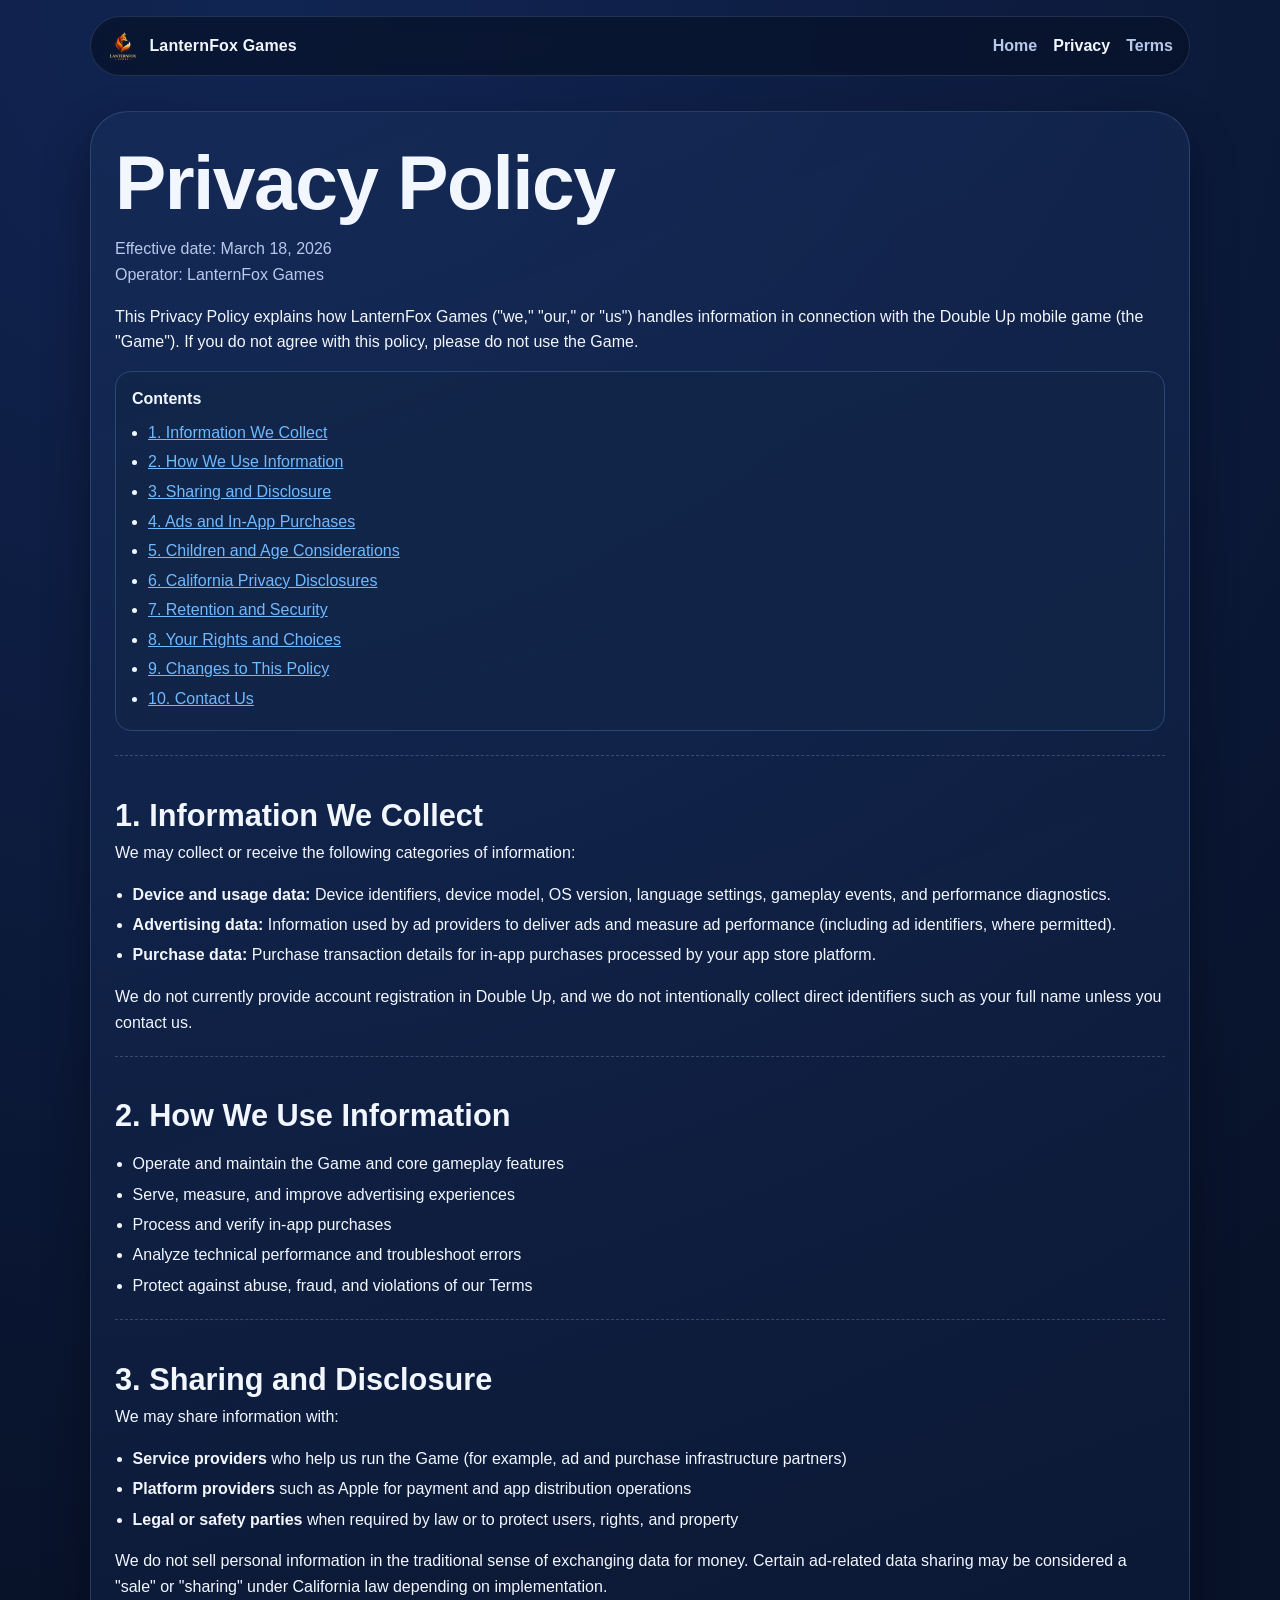
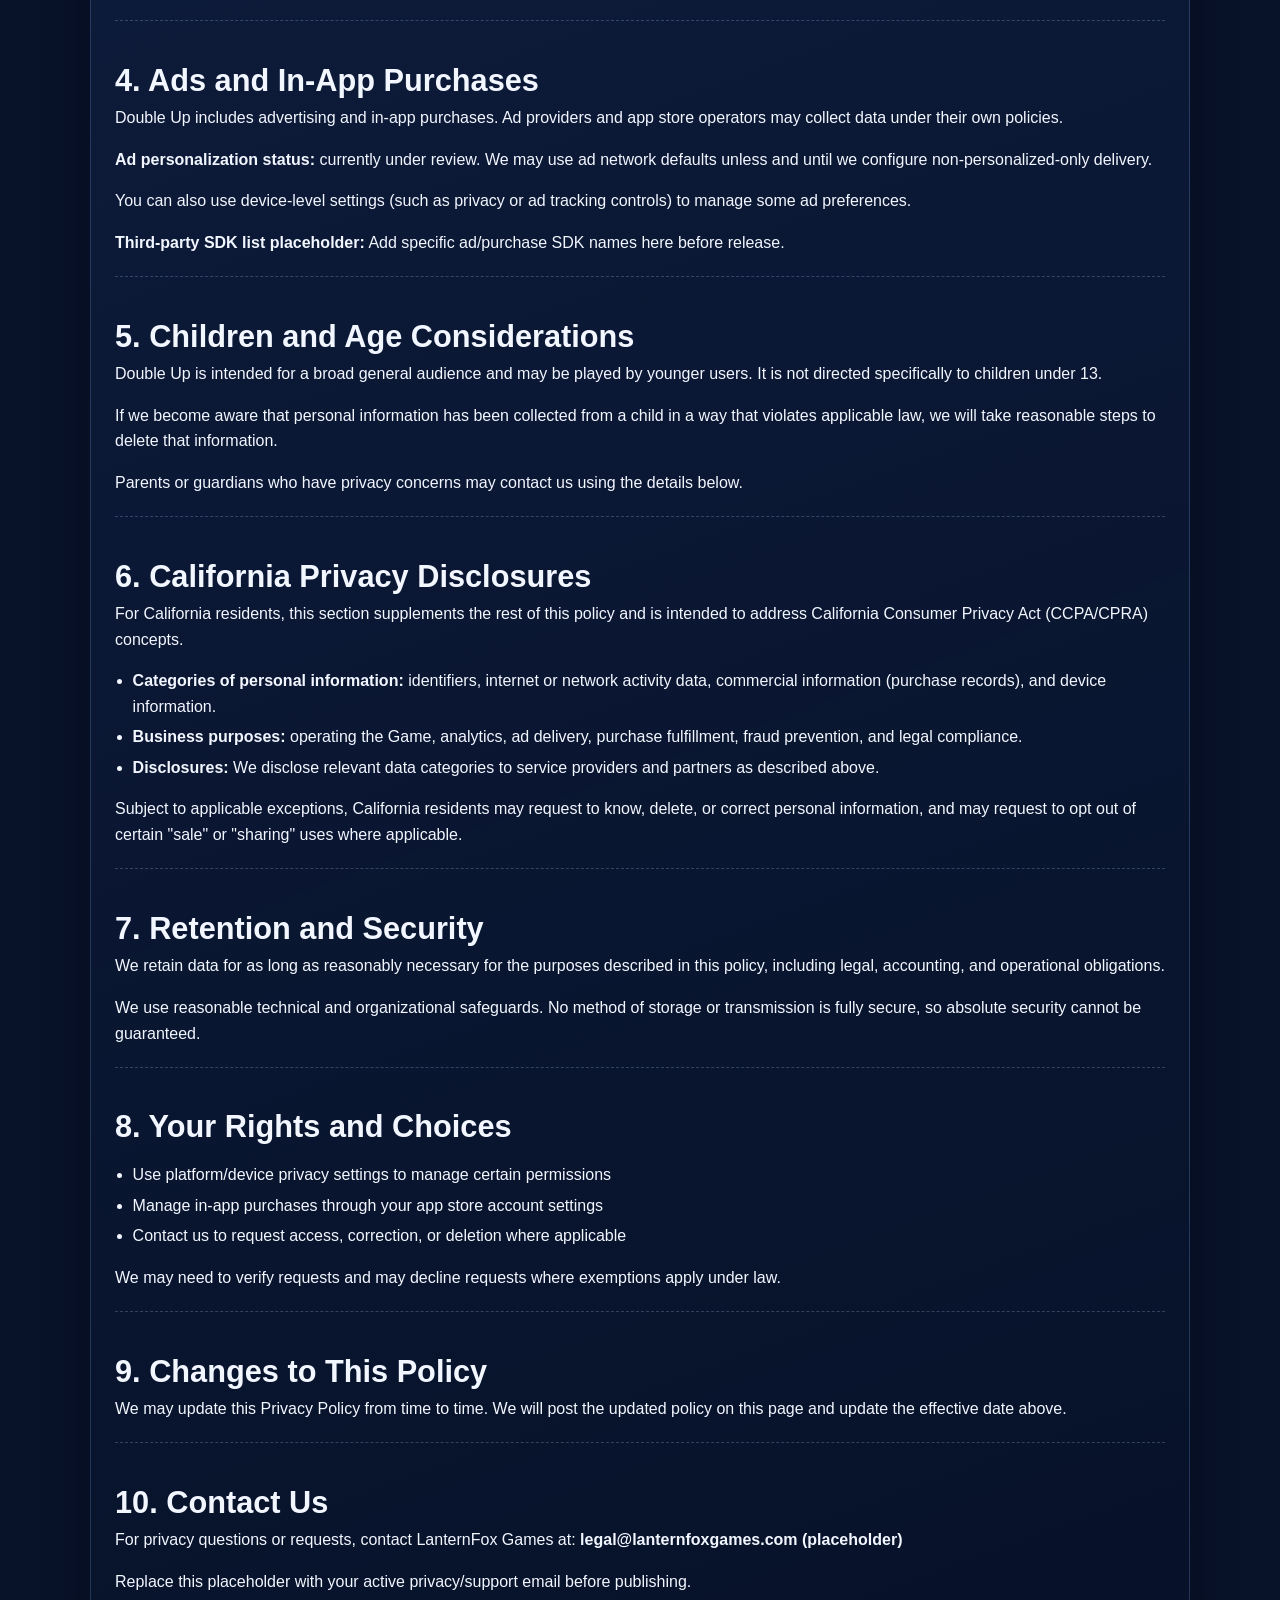
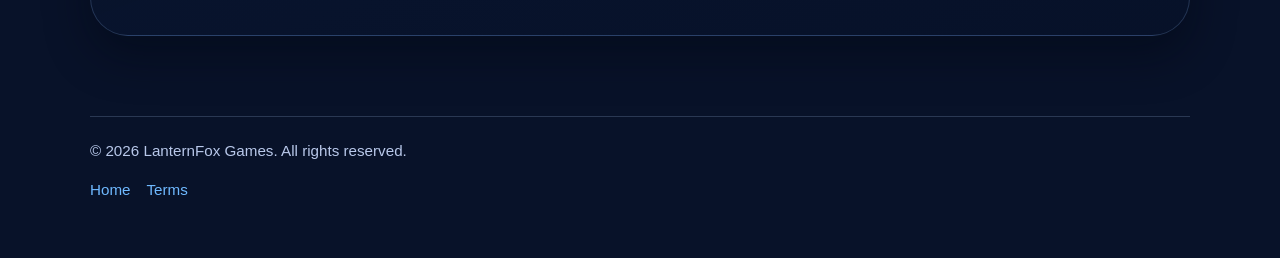
==== privacy.html @ 2ac15f98 "first commit" ====
<!doctype html>
<html lang="en">
  <head>
    <meta charset="UTF-8" />
    <meta name="viewport" content="width=device-width, initial-scale=1.0" />
    <meta
      name="description"
      content="Privacy Policy for Double Up by LanternFox Games."
    />
    <title>Privacy Policy | LanternFox Games</title>
    <link rel="stylesheet" href="styles.css" />
  </head>
  <body class="page page-legal">
    <a class="skip-link" href="#main-content">Skip to content</a>

    <header class="site-header">
      <nav class="site-nav" aria-label="Primary">
        <a class="brand" href="index.html" aria-label="LanternFox Games home">
          <img src="images/lfgLogo.png" alt="LanternFox Games logo" />
          <span>LanternFox Games</span>
        </a>
        <div class="nav-links">
          <a href="index.html">Home</a>
          <a href="privacy.html">Privacy</a>
          <a href="terms.html">Terms</a>
        </div>
      </nav>
    </header>

    <main id="main-content" class="legal-main">
      <article class="legal-panel glow-panel">
        <h1>Privacy Policy</h1>
        <p class="legal-meta">
          Effective date: March 18, 2026<br />
          Operator: LanternFox Games
        </p>
        <p>
          This Privacy Policy explains how LanternFox Games ("we," "our," or "us") handles
          information in connection with the Double Up mobile game (the "Game"). If you do
          not agree with this policy, please do not use the Game.
        </p>

        <nav class="legal-toc" aria-label="Privacy Policy table of contents">
          <strong>Contents</strong>
          <ul>
            <li><a href="#information-we-collect">1. Information We Collect</a></li>
            <li><a href="#how-we-use-data">2. How We Use Information</a></li>
            <li><a href="#sharing-disclosure">3. Sharing and Disclosure</a></li>
            <li><a href="#ads-iap">4. Ads and In-App Purchases</a></li>
            <li><a href="#children">5. Children and Age Considerations</a></li>
            <li><a href="#california">6. California Privacy Disclosures</a></li>
            <li><a href="#retention-security">7. Retention and Security</a></li>
            <li><a href="#rights-choices">8. Your Rights and Choices</a></li>
            <li><a href="#changes">9. Changes to This Policy</a></li>
            <li><a href="#contact">10. Contact Us</a></li>
          </ul>
        </nav>

        <section id="information-we-collect" class="legal-section">
          <h2>1. Information We Collect</h2>
          <p>We may collect or receive the following categories of information:</p>
          <ul>
            <li>
              <strong>Device and usage data:</strong> Device identifiers, device model, OS
              version, language settings, gameplay events, and performance diagnostics.
            </li>
            <li>
              <strong>Advertising data:</strong> Information used by ad providers to deliver
              ads and measure ad performance (including ad identifiers, where permitted).
            </li>
            <li>
              <strong>Purchase data:</strong> Purchase transaction details for in-app
              purchases processed by your app store platform.
            </li>
          </ul>
          <p>
            We do not currently provide account registration in Double Up, and we do not
            intentionally collect direct identifiers such as your full name unless you
            contact us.
          </p>
        </section>

        <section id="how-we-use-data" class="legal-section">
          <h2>2. How We Use Information</h2>
          <ul>
            <li>Operate and maintain the Game and core gameplay features</li>
            <li>Serve, measure, and improve advertising experiences</li>
            <li>Process and verify in-app purchases</li>
            <li>Analyze technical performance and troubleshoot errors</li>
            <li>Protect against abuse, fraud, and violations of our Terms</li>
          </ul>
        </section>

        <section id="sharing-disclosure" class="legal-section">
          <h2>3. Sharing and Disclosure</h2>
          <p>We may share information with:</p>
          <ul>
            <li>
              <strong>Service providers</strong> who help us run the Game (for example, ad
              and purchase infrastructure partners)
            </li>
            <li>
              <strong>Platform providers</strong> such as Apple for payment and app
              distribution operations
            </li>
            <li>
              <strong>Legal or safety parties</strong> when required by law or to protect
              users, rights, and property
            </li>
          </ul>
          <p>
            We do not sell personal information in the traditional sense of exchanging data
            for money. Certain ad-related data sharing may be considered a "sale" or
            "sharing" under California law depending on implementation.
          </p>
        </section>

        <section id="ads-iap" class="legal-section">
          <h2>4. Ads and In-App Purchases</h2>
          <p>
            Double Up includes advertising and in-app purchases. Ad providers and app store
            operators may collect data under their own policies.
          </p>
          <p>
            <strong>Ad personalization status:</strong> currently under review. We may use ad
            network defaults unless and until we configure non-personalized-only delivery.
          </p>
          <p>
            You can also use device-level settings (such as privacy or ad tracking controls)
            to manage some ad preferences.
          </p>
          <p>
            <strong>Third-party SDK list placeholder:</strong> Add specific ad/purchase SDK
            names here before release.
          </p>
        </section>

        <section id="children" class="legal-section">
          <h2>5. Children and Age Considerations</h2>
          <p>
            Double Up is intended for a broad general audience and may be played by younger
            users. It is not directed specifically to children under 13.
          </p>
          <p>
            If we become aware that personal information has been collected from a child in a
            way that violates applicable law, we will take reasonable steps to delete that
            information.
          </p>
          <p>
            Parents or guardians who have privacy concerns may contact us using the details
            below.
          </p>
        </section>

        <section id="california" class="legal-section">
          <h2>6. California Privacy Disclosures</h2>
          <p>
            For California residents, this section supplements the rest of this policy and is
            intended to address California Consumer Privacy Act (CCPA/CPRA) concepts.
          </p>
          <ul>
            <li>
              <strong>Categories of personal information:</strong> identifiers, internet or
              network activity data, commercial information (purchase records), and device
              information.
            </li>
            <li>
              <strong>Business purposes:</strong> operating the Game, analytics, ad delivery,
              purchase fulfillment, fraud prevention, and legal compliance.
            </li>
            <li>
              <strong>Disclosures:</strong> We disclose relevant data categories to service
              providers and partners as described above.
            </li>
          </ul>
          <p>
            Subject to applicable exceptions, California residents may request to know,
            delete, or correct personal information, and may request to opt out of certain
            "sale" or "sharing" uses where applicable.
          </p>
        </section>

        <section id="retention-security" class="legal-section">
          <h2>7. Retention and Security</h2>
          <p>
            We retain data for as long as reasonably necessary for the purposes described in
            this policy, including legal, accounting, and operational obligations.
          </p>
          <p>
            We use reasonable technical and organizational safeguards. No method of storage or
            transmission is fully secure, so absolute security cannot be guaranteed.
          </p>
        </section>

        <section id="rights-choices" class="legal-section">
          <h2>8. Your Rights and Choices</h2>
          <ul>
            <li>Use platform/device privacy settings to manage certain permissions</li>
            <li>Manage in-app purchases through your app store account settings</li>
            <li>Contact us to request access, correction, or deletion where applicable</li>
          </ul>
          <p>
            We may need to verify requests and may decline requests where exemptions apply
            under law.
          </p>
        </section>

        <section id="changes" class="legal-section">
          <h2>9. Changes to This Policy</h2>
          <p>
            We may update this Privacy Policy from time to time. We will post the updated
            policy on this page and update the effective date above.
          </p>
        </section>

        <section id="contact" class="legal-section">
          <h2>10. Contact Us</h2>
          <p>
            For privacy questions or requests, contact LanternFox Games at:
            <strong>legal@lanternfoxgames.com (placeholder)</strong>
          </p>
          <p>
            Replace this placeholder with your active privacy/support email before publishing.
          </p>
        </section>
      </article>
    </main>

    <footer class="site-footer">
      <p>&copy; <span id="year"></span> LanternFox Games. All rights reserved.</p>
      <p class="footer-links">
        <a href="index.html">Home</a>
        <a href="terms.html">Terms</a>
      </p>
    </footer>

    <script src="script.js"></script>
  </body>
</html>
---- styles.css ----
:root {
  --bg-primary: #081229;
  --bg-panel: #0f1d3a;
  --bg-panel-soft: #13264a;
  --text-primary: #f2f6ff;
  --text-muted: #b8c8ea;
  --accent: #6fb9ff;
  --accent-strong: #5f87ff;
  --border: #2a4675;
  --shadow: 0 20px 45px rgba(2, 7, 18, 0.45);
}

*,
*::before,
*::after {
  box-sizing: border-box;
}

html,
body {
  margin: 0;
  padding: 0;
}

body {
  font-family: "Inter", "Segoe UI", Roboto, Helvetica, Arial, sans-serif;
  background: radial-gradient(circle at 20% 0%, #112553 0%, var(--bg-primary) 45%),
    var(--bg-primary);
  color: var(--text-primary);
  line-height: 1.6;
}

.skip-link {
  position: absolute;
  left: -999px;
  top: 0;
  background: #ffffff;
  color: #001535;
  padding: 0.5rem 1rem;
  border-radius: 0 0 0.5rem 0.5rem;
  z-index: 99;
}

.skip-link:focus {
  left: 1rem;
}

a {
  color: var(--accent);
}

a:hover {
  color: #9dccff;
}

.site-header,
main,
.site-footer {
  width: min(1100px, 92vw);
  margin-inline: auto;
}

.home-header {
  width: min(1100px, 92vw);
  margin: 0 auto;
  display: flex;
  justify-content: flex-end;
  padding-top: 1rem;
}

.home-floating-links {
  display: inline-flex;
  gap: 0.95rem;
  padding: 0.5rem 0.8rem;
  border-radius: 999px;
  background: rgba(8, 18, 41, 0.2);
  backdrop-filter: blur(6px);
  border: 1px solid rgba(170, 207, 255, 0.22);
}

.home-floating-links a {
  text-decoration: none;
  color: var(--text-muted);
  font-weight: 600;
}

.site-header {
  position: sticky;
  top: 0;
  z-index: 15;
  backdrop-filter: blur(8px);
}

.site-nav {
  margin-top: 1rem;
  display: flex;
  justify-content: space-between;
  align-items: center;
  padding: 0.8rem 1rem;
  border: 1px solid rgba(177, 210, 255, 0.15);
  background: rgba(8, 18, 41, 0.74);
  border-radius: 999px;
}

.brand {
  display: inline-flex;
  align-items: center;
  gap: 0.65rem;
  text-decoration: none;
  color: var(--text-primary);
  font-weight: 700;
  letter-spacing: 0.01em;
}

.brand img {
  width: 32px;
  height: 32px;
  border-radius: 8px;
  object-fit: cover;
}

.nav-links {
  display: inline-flex;
  gap: 1rem;
}

.nav-links a {
  text-decoration: none;
  color: var(--text-muted);
  font-weight: 600;
}

.nav-links a[aria-current="page"] {
  color: var(--text-primary);
}

main {
  padding-bottom: 2rem;
}

.page-home main {
  position: relative;
}

.logo-stage {
  min-height: 68vh;
  display: grid;
  place-items: center;
  text-align: center;
  align-content: center;
  position: relative;
  padding-top: 1.5rem;
}

.logo-stage::before {
  content: "";
  position: absolute;
  width: min(78vw, 760px);
  aspect-ratio: 1 / 1;
  border-radius: 50%;
  background: radial-gradient(circle, rgba(95, 135, 255, 0.34) 0%, rgba(6, 14, 34, 0) 66%);
  filter: blur(8px);
  pointer-events: none;
}

.center-brand {
  position: relative;
  display: inline-grid;
  place-items: center;
}

.center-brand img {
  width: min(75vw, 480px);
  height: auto;
  object-fit: contain;
  filter: drop-shadow(0 26px 52px rgba(10, 40, 110, 0.56));
}

.logo-tagline {
  margin: 0.35rem 0 0.2rem;
  font-size: clamp(1.3rem, 2.1vw, 1.8rem);
  font-weight: 800;
  letter-spacing: 0.02em;
}

.logo-subline {
  margin: 0;
  max-width: 600px;
  color: var(--text-muted);
}

.hero-section {
  margin-top: 0;
  padding: 1rem 0 2rem;
  display: grid;
  grid-template-columns: 1.2fr 0.8fr;
  gap: 2.4rem;
  align-items: center;
}

.eyebrow {
  text-transform: uppercase;
  letter-spacing: 0.13em;
  color: var(--text-muted);
  font-size: 0.78rem;
  font-weight: 700;
  margin-top: 0;
  margin-bottom: 0.45rem;
}

h1 {
  margin-block: 0.4rem 0.8rem;
  line-height: 1.06;
  font-size: clamp(2.3rem, 7vw, 4.8rem);
  letter-spacing: -0.02em;
}

h2 {
  line-height: 1.2;
  font-size: clamp(1.4rem, 2.4vw, 2rem);
  margin-bottom: 0.35rem;
}

h3 {
  margin-top: 0;
  margin-bottom: 0.45rem;
}

p {
  margin-top: 0;
}

.hero-actions {
  display: flex;
  flex-wrap: wrap;
  gap: 0.8rem;
  margin-top: 1.25rem;
}

.button {
  text-decoration: none;
  font-weight: 700;
  border-radius: 999px;
  padding: 0.65rem 1rem;
  border: 1px solid transparent;
  transition: transform 140ms ease, border-color 140ms ease;
}

.button:hover,
.button:focus-visible {
  transform: translateY(-1px);
}

.button-primary {
  background: linear-gradient(130deg, var(--accent), var(--accent-strong));
  color: #051127;
}

.button-ghost {
  border-color: #5b7fb6;
  color: var(--text-primary);
  background: rgba(20, 45, 90, 0.4);
}

.hero-art {
  align-self: center;
}

.tile-grid {
  display: grid;
  grid-template-columns: repeat(3, minmax(70px, 1fr));
  gap: 0.75rem;
}

.tile {
  display: grid;
  place-items: center;
  aspect-ratio: 1 / 1;
  border-radius: 20px;
  border: 1px solid #5f87ff69;
  background: linear-gradient(140deg, #1f3a74, #17305d);
  color: #e8f2ff;
  font-weight: 800;
  font-size: clamp(1.1rem, 2vw, 1.5rem);
  box-shadow: inset 0 0 0 1px rgba(167, 200, 255, 0.2);
}

.content-block {
  margin-top: 3rem;
}

.section-heading p {
  color: var(--text-muted);
}

.feature-ribbon {
  margin-top: 2.3rem;
  display: flex;
  flex-wrap: wrap;
  gap: 0.6rem;
  color: #d2e6ff;
}

.feature-ribbon p {
  margin: 0;
  padding: 0.45rem 0.8rem;
  border-radius: 999px;
  background: rgba(19, 38, 74, 0.78);
  border: 1px solid rgba(171, 204, 255, 0.22);
  font-size: 0.9rem;
}

.showcase {
  display: grid;
  grid-template-columns: 1.08fr 0.92fr;
  gap: 1.6rem;
  align-items: center;
}

.showcase-copy {
  max-width: 560px;
}

.platform-row {
  display: flex;
  flex-wrap: wrap;
  gap: 0.5rem;
  margin-top: 1.1rem;
}

.platform-row span {
  display: inline-block;
  border-radius: 999px;
  padding: 0.35rem 0.75rem;
  font-size: 0.84rem;
  font-weight: 700;
  background: rgba(20, 43, 86, 0.7);
  border: 1px solid rgba(156, 193, 255, 0.2);
}

.showcase-art {
  padding: 1.1rem;
  background: linear-gradient(160deg, rgba(17, 37, 72, 0.78), rgba(7, 18, 42, 0.38));
  border: 1px solid rgba(165, 196, 255, 0.24);
}

.showcase-grid {
  display: grid;
  grid-template-columns: repeat(3, minmax(0, 1fr));
  gap: 0.7rem;
}

.showcase-grid span {
  aspect-ratio: 1 / 1;
  display: grid;
  place-items: center;
  border-radius: 18px;
  font-weight: 800;
  color: #e6f2ff;
  border: 1px solid rgba(121, 164, 245, 0.5);
  background: linear-gradient(160deg, rgba(50, 93, 170, 0.5), rgba(26, 53, 107, 0.42));
}

.story-block {
  max-width: 760px;
}

.story-block h2 {
  font-size: clamp(1.9rem, 4.2vw, 3rem);
  margin-top: 0;
}

.snapshot-grid {
  display: grid;
  grid-template-columns: repeat(3, minmax(0, 1fr));
  gap: 1.2rem;
}

.snapshot-grid article {
  padding: 1rem 0.2rem;
  border-top: 1px dashed rgba(173, 204, 255, 0.38);
}

.snapshot-grid h3 {
  font-size: 1.05rem;
}

.card {
  padding: 1rem;
  border-radius: 24px;
  background: linear-gradient(180deg, rgba(24, 50, 98, 0.72), rgba(12, 29, 59, 0.7));
  border: 1px solid var(--border);
}

.glow-panel {
  border: 1px solid rgba(152, 193, 255, 0.2);
  border-radius: 38px;
  background: linear-gradient(160deg, rgba(24, 47, 92, 0.55), rgba(7, 18, 42, 0.4));
  box-shadow: var(--shadow);
}

.soft-panel {
  border-radius: 42px 28px 34px 30px;
}

.legal-callout {
  padding: 1.7rem;
  border: 1px solid rgba(159, 196, 255, 0.3);
  background: linear-gradient(160deg, rgba(16, 35, 70, 0.66), rgba(8, 18, 41, 0.36));
}

.site-footer {
  border-top: 1px solid rgba(165, 190, 232, 0.22);
  margin-top: 3rem;
  padding: 1.4rem 0 2.5rem;
  color: var(--text-muted);
  font-size: 0.95rem;
}

.footer-links {
  display: flex;
  flex-wrap: wrap;
  gap: 1rem;
}

.footer-links a {
  text-decoration: none;
}

.legal-main {
  margin-top: 2.2rem;
}

.legal-panel {
  padding: 1.5rem;
}

.legal-meta {
  color: var(--text-muted);
}

.legal-toc {
  background: rgba(18, 37, 72, 0.7);
  border: 1px solid var(--border);
  border-radius: 16px;
  padding: 0.9rem 1rem;
  margin: 1rem 0 1.5rem;
}

.legal-toc ul {
  margin: 0.5rem 0 0;
  padding-left: 1rem;
}

.legal-toc li {
  margin-bottom: 0.25rem;
}

.legal-section {
  margin-top: 1.3rem;
  padding-top: 1rem;
  border-top: 1px dashed rgba(176, 199, 233, 0.25);
}

ul {
  padding-left: 1.1rem;
}

li {
  margin-bottom: 0.3rem;
}

:focus-visible {
  outline: 2px solid #9bd1ff;
  outline-offset: 2px;
}

@media (max-width: 900px) {
  .logo-stage {
    min-height: 62vh;
  }

  .center-brand img {
    width: min(78vw, 380px);
  }

  .hero-section {
    grid-template-columns: 1fr;
    gap: 1.5rem;
  }

  .showcase {
    grid-template-columns: 1fr;
  }

  .snapshot-grid {
    grid-template-columns: 1fr;
  }
}

@media (max-width: 700px) {
  .home-header {
    justify-content: center;
  }

  .home-floating-links {
    width: 100%;
    justify-content: center;
    flex-wrap: wrap;
  }

  .site-nav {
    flex-direction: column;
    align-items: flex-start;
    border-radius: 18px;
    gap: 0.6rem;
  }

  .soft-panel {
    border-radius: 28px;
  }
}

@media (prefers-reduced-motion: reduce) {
  *,
  *::before,
  *::after {
    animation-duration: 0.01ms !important;
    animation-iteration-count: 1 !important;
    transition-duration: 0.01ms !important;
    scroll-behavior: auto !important;
  }
}
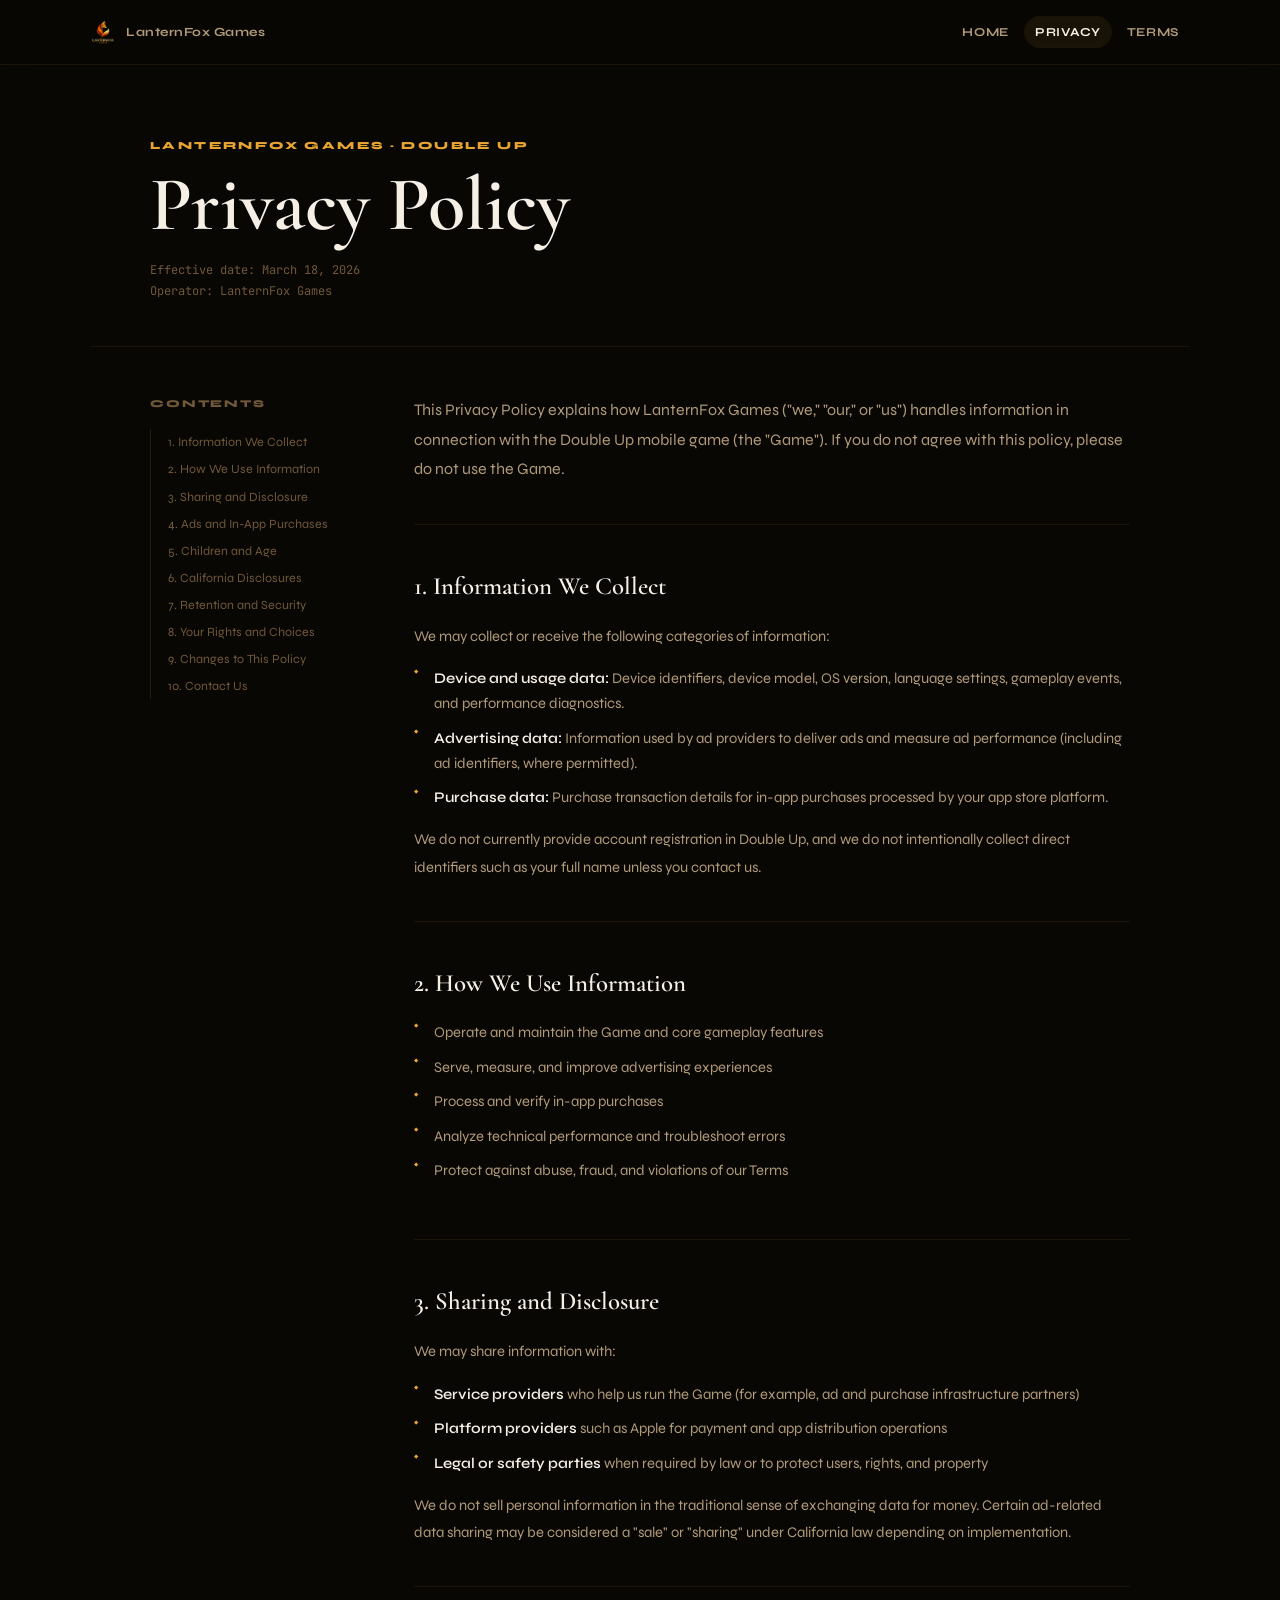
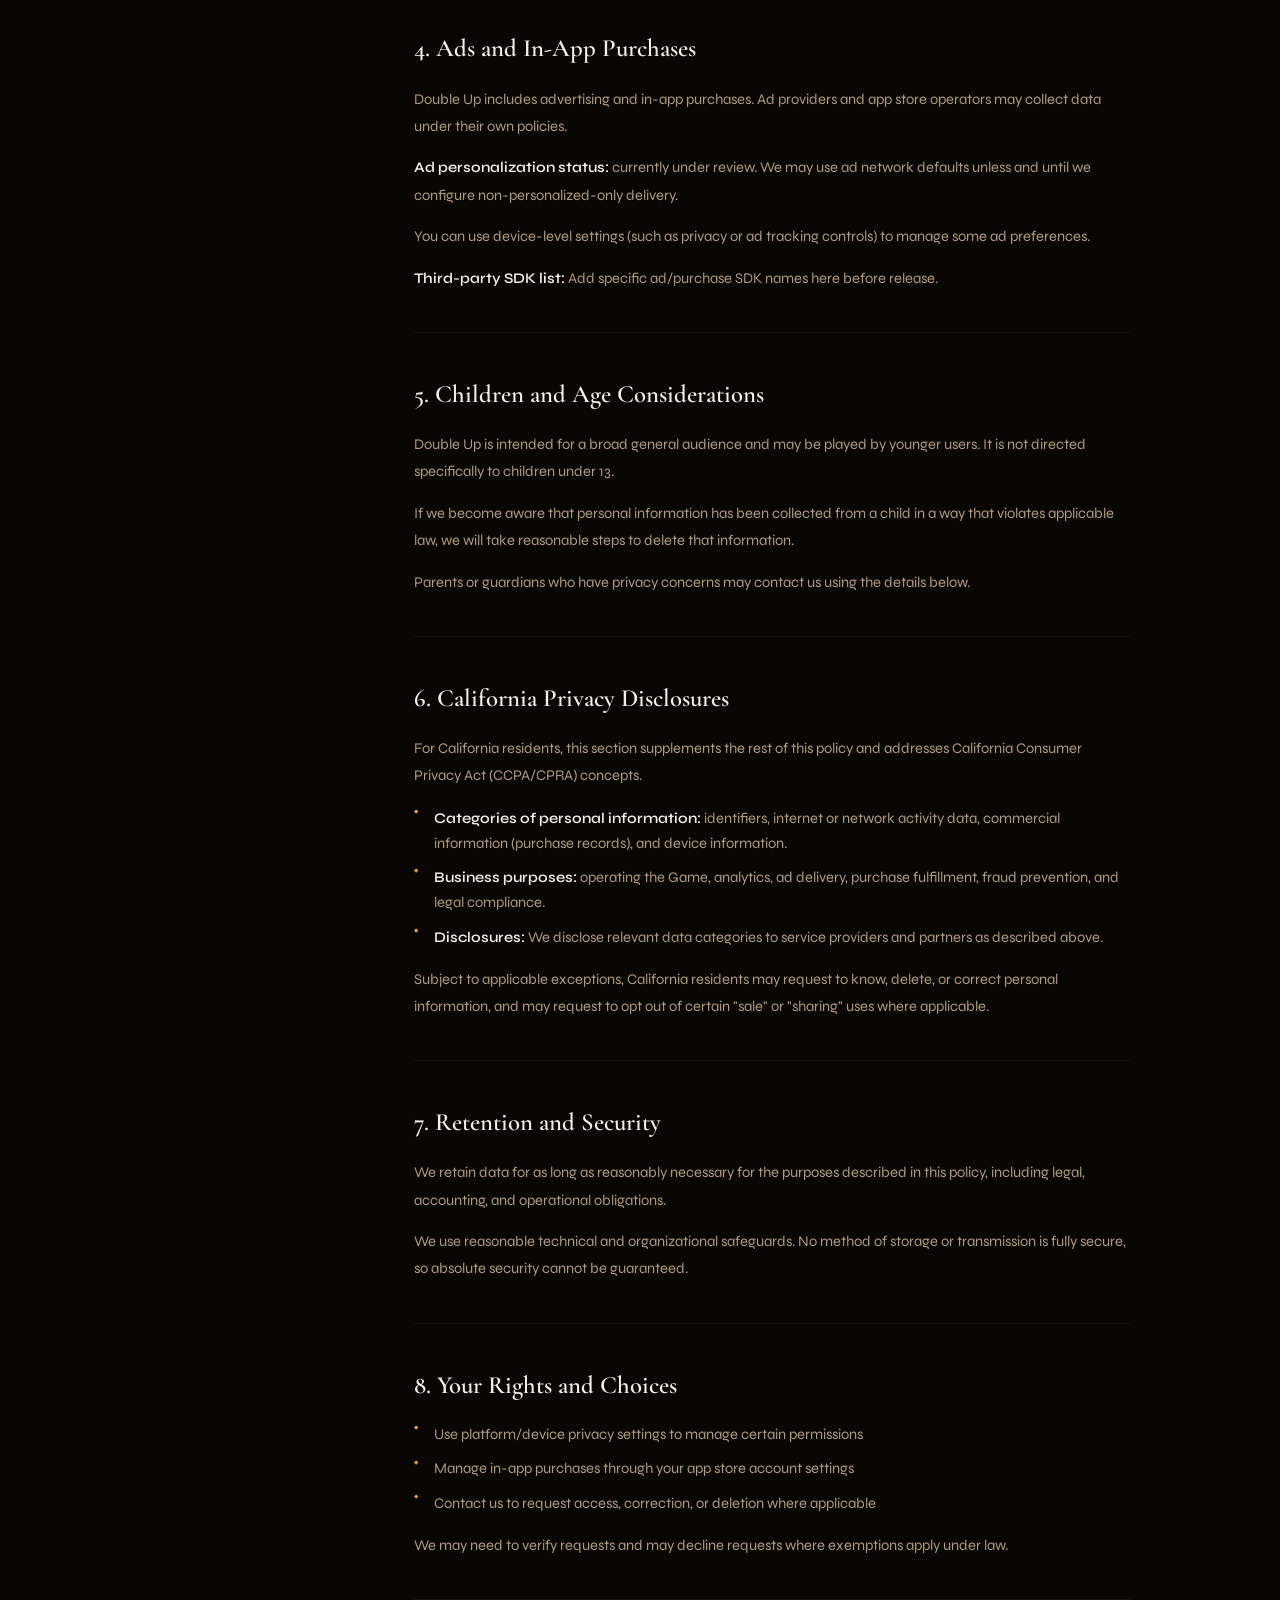
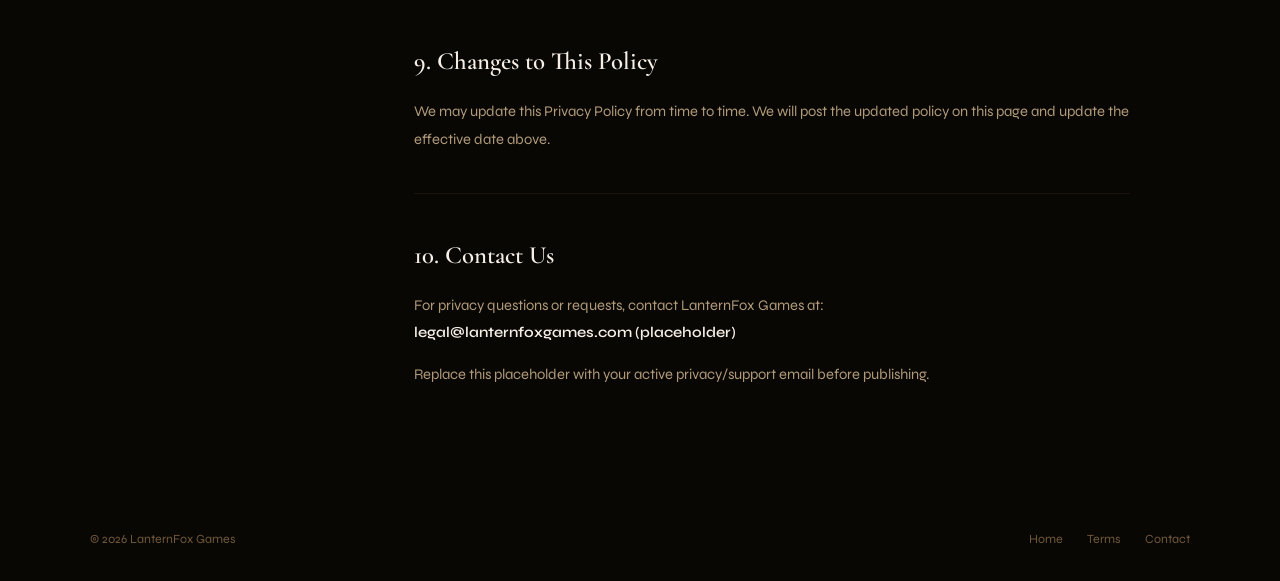
==== commit 839a184b: "updated design for the website" ====
--- a/privacy.html
+++ b/privacy.html
@@ -3,58 +3,63 @@
   <head>
     <meta charset="UTF-8" />
     <meta name="viewport" content="width=device-width, initial-scale=1.0" />
-    <meta
-      name="description"
-      content="Privacy Policy for Double Up by LanternFox Games."
-    />
-    <title>Privacy Policy | LanternFox Games</title>
+    <meta name="description" content="Privacy Policy for Double Up by LanternFox Games." />
+    <title>Privacy Policy — LanternFox Games</title>
+    <link rel="preconnect" href="https://fonts.googleapis.com" />
+    <link rel="preconnect" href="https://fonts.gstatic.com" crossorigin />
+    <link href="https://fonts.googleapis.com/css2?family=Cormorant+Garamond:ital,wght@0,400;0,500;0,600;0,700;1,400;1,600&family=Syne:wght@400;500;600;700;800&family=JetBrains+Mono:wght@400;500&display=swap" rel="stylesheet" />
     <link rel="stylesheet" href="styles.css" />
   </head>
-  <body class="page page-legal">
-    <a class="skip-link" href="#main-content">Skip to content</a>
-
-    <header class="site-header">
-      <nav class="site-nav" aria-label="Primary">
-        <a class="brand" href="index.html" aria-label="LanternFox Games home">
-          <img src="images/lfgLogo.png" alt="LanternFox Games logo" />
-          <span>LanternFox Games</span>
+  <body>
+    <a class="skip-link" href="#main">Skip to content</a>
+
+    <header class="legal-page-header">
+      <nav class="legal-nav" aria-label="Main navigation">
+        <a href="index.html" class="legal-brand" aria-label="LanternFox Games home">
+          <img src="images/lfgLogo.png" alt="LanternFox Games" />
+          <span class="legal-brand-name">LanternFox Games</span>
         </a>
-        <div class="nav-links">
-          <a href="index.html">Home</a>
-          <a href="privacy.html">Privacy</a>
-          <a href="terms.html">Terms</a>
+        <div class="legal-nav-links">
+          <a href="index.html" class="legal-nav-link">Home</a>
+          <a href="privacy.html" class="legal-nav-link" aria-current="page">Privacy</a>
+          <a href="terms.html" class="legal-nav-link">Terms</a>
         </div>
       </nav>
     </header>
 
-    <main id="main-content" class="legal-main">
-      <article class="legal-panel glow-panel">
-        <h1>Privacy Policy</h1>
-        <p class="legal-meta">
-          Effective date: March 18, 2026<br />
-          Operator: LanternFox Games
-        </p>
-        <p>
+    <div class="legal-hero">
+      <span class="legal-hero-eyebrow">LanternFox Games · Double Up</span>
+      <h1 class="legal-hero-title">Privacy Policy</h1>
+      <p class="legal-hero-meta">
+        Effective date: March 18, 2026<br />
+        Operator: LanternFox Games
+      </p>
+    </div>
+
+    <main id="main" class="legal-main">
+
+      <nav class="legal-toc" aria-label="Table of contents">
+        <p class="legal-toc-title">Contents</p>
+        <ul>
+          <li><a href="#information-we-collect">1. Information We Collect</a></li>
+          <li><a href="#how-we-use-data">2. How We Use Information</a></li>
+          <li><a href="#sharing-disclosure">3. Sharing and Disclosure</a></li>
+          <li><a href="#ads-iap">4. Ads and In-App Purchases</a></li>
+          <li><a href="#children">5. Children and Age</a></li>
+          <li><a href="#california">6. California Disclosures</a></li>
+          <li><a href="#retention-security">7. Retention and Security</a></li>
+          <li><a href="#rights-choices">8. Your Rights and Choices</a></li>
+          <li><a href="#changes">9. Changes to This Policy</a></li>
+          <li><a href="#contact">10. Contact Us</a></li>
+        </ul>
+      </nav>
+
+      <div class="legal-content">
+        <p class="legal-intro">
           This Privacy Policy explains how LanternFox Games ("we," "our," or "us") handles
           information in connection with the Double Up mobile game (the "Game"). If you do
           not agree with this policy, please do not use the Game.
         </p>
-
-        <nav class="legal-toc" aria-label="Privacy Policy table of contents">
-          <strong>Contents</strong>
-          <ul>
-            <li><a href="#information-we-collect">1. Information We Collect</a></li>
-            <li><a href="#how-we-use-data">2. How We Use Information</a></li>
-            <li><a href="#sharing-disclosure">3. Sharing and Disclosure</a></li>
-            <li><a href="#ads-iap">4. Ads and In-App Purchases</a></li>
-            <li><a href="#children">5. Children and Age Considerations</a></li>
-            <li><a href="#california">6. California Privacy Disclosures</a></li>
-            <li><a href="#retention-security">7. Retention and Security</a></li>
-            <li><a href="#rights-choices">8. Your Rights and Choices</a></li>
-            <li><a href="#changes">9. Changes to This Policy</a></li>
-            <li><a href="#contact">10. Contact Us</a></li>
-          </ul>
-        </nav>
 
         <section id="information-we-collect" class="legal-section">
           <h2>1. Information We Collect</h2>
@@ -122,16 +127,16 @@
             operators may collect data under their own policies.
           </p>
           <p>
-            <strong>Ad personalization status:</strong> currently under review. We may use ad
-            network defaults unless and until we configure non-personalized-only delivery.
-          </p>
-          <p>
-            You can also use device-level settings (such as privacy or ad tracking controls)
-            to manage some ad preferences.
-          </p>
-          <p>
-            <strong>Third-party SDK list placeholder:</strong> Add specific ad/purchase SDK
-            names here before release.
+            <strong>Ad personalization status:</strong> currently under review. We may use
+            ad network defaults unless and until we configure non-personalized-only delivery.
+          </p>
+          <p>
+            You can use device-level settings (such as privacy or ad tracking controls) to
+            manage some ad preferences.
+          </p>
+          <p>
+            <strong>Third-party SDK list:</strong> Add specific ad/purchase SDK names here
+            before release.
           </p>
         </section>
 
@@ -155,8 +160,8 @@
         <section id="california" class="legal-section">
           <h2>6. California Privacy Disclosures</h2>
           <p>
-            For California residents, this section supplements the rest of this policy and is
-            intended to address California Consumer Privacy Act (CCPA/CPRA) concepts.
+            For California residents, this section supplements the rest of this policy and
+            addresses California Consumer Privacy Act (CCPA/CPRA) concepts.
           </p>
           <ul>
             <li>
@@ -187,8 +192,8 @@
             this policy, including legal, accounting, and operational obligations.
           </p>
           <p>
-            We use reasonable technical and organizational safeguards. No method of storage or
-            transmission is fully secure, so absolute security cannot be guaranteed.
+            We use reasonable technical and organizational safeguards. No method of storage
+            or transmission is fully secure, so absolute security cannot be guaranteed.
           </p>
         </section>
 
@@ -216,22 +221,26 @@
         <section id="contact" class="legal-section">
           <h2>10. Contact Us</h2>
           <p>
-            For privacy questions or requests, contact LanternFox Games at:
+            For privacy questions or requests, contact LanternFox Games at:<br />
             <strong>legal@lanternfoxgames.com (placeholder)</strong>
           </p>
           <p>
             Replace this placeholder with your active privacy/support email before publishing.
           </p>
         </section>
-      </article>
+      </div>
+
     </main>
 
     <footer class="site-footer">
-      <p>&copy; <span id="year"></span> LanternFox Games. All rights reserved.</p>
-      <p class="footer-links">
-        <a href="index.html">Home</a>
-        <a href="terms.html">Terms</a>
-      </p>
+      <div class="footer-inner">
+        <span class="footer-copy">© <span id="year"></span> LanternFox Games</span>
+        <nav class="footer-nav" aria-label="Footer links">
+          <a href="index.html">Home</a>
+          <a href="terms.html">Terms</a>
+          <a href="mailto:legal@lanternfoxgames.com">Contact</a>
+        </nav>
+      </div>
     </footer>
 
     <script src="script.js"></script>
--- a/styles.css
+++ b/styles.css
@@ -1,533 +1,922 @@
+/* ============================================================
+   LANTERNFOX GAMES — Design System
+   Aesthetic: Warm Noir / Lantern Light
+   Fonts: Cormorant Garamond (display) · Syne (UI) · JetBrains Mono (tiles)
+   ============================================================ */
+
+/* ---- Design Tokens ---- */
 :root {
-  --bg-primary: #081229;
-  --bg-panel: #0f1d3a;
-  --bg-panel-soft: #13264a;
-  --text-primary: #f2f6ff;
-  --text-muted: #b8c8ea;
-  --accent: #6fb9ff;
-  --accent-strong: #5f87ff;
-  --border: #2a4675;
-  --shadow: 0 20px 45px rgba(2, 7, 18, 0.45);
-}
-
-*,
-*::before,
-*::after {
-  box-sizing: border-box;
-}
-
-html,
+  /* Backgrounds — warm dark */
+  --bg-0: #090704;
+  --bg-1: #110e08;
+  --bg-2: #1a1508;
+  --bg-card: #1e160c;
+
+  /* Amber palette */
+  --amber: #e8a534;
+  --amber-light: #f0bc5c;
+  --amber-08: rgba(232, 165, 52, 0.08);
+  --amber-12: rgba(232, 165, 52, 0.12);
+  --amber-20: rgba(232, 165, 52, 0.20);
+  --amber-30: rgba(232, 165, 52, 0.30);
+
+  /* Text */
+  --text-1: #f5efe6;
+  --text-2: #b09a7a;
+  --text-3: #70583a;
+
+  /* Tile text colors (progressively brighter) */
+  --t2-color:   #c4a87a;
+  --t4-color:   #cc8845;
+  --t8-color:   #c4622a;
+  --t16-color:  #b84020;
+  --t32-color:  #d46840;
+  --t64-color:  #e08045;
+  --t128-color: #e8a534;
+  --t256-color: #f0bc5c;
+  --t512-color: #ead060;
+
+  /* Typography */
+  --ff-display: 'Cormorant Garamond', Georgia, 'Times New Roman', serif;
+  --ff-ui:      'Syne', 'Segoe UI', system-ui, sans-serif;
+  --ff-mono:    'JetBrains Mono', 'Courier New', monospace;
+
+  /* Layout */
+  --max-w: 1100px;
+  --pad-x: clamp(20px, 5vw, 60px);
+  --section-y: clamp(80px, 12vh, 130px);
+
+  /* Easing */
+  --ease-out: cubic-bezier(0.23, 1, 0.32, 1);
+  --ease-bounce: cubic-bezier(0.34, 1.56, 0.64, 1);
+}
+
+/* ---- Reset ---- */
+*, *::before, *::after { box-sizing: border-box; margin: 0; padding: 0; }
+html { scroll-behavior: smooth; -webkit-font-smoothing: antialiased; }
 body {
-  margin: 0;
-  padding: 0;
-}
-
-body {
-  font-family: "Inter", "Segoe UI", Roboto, Helvetica, Arial, sans-serif;
-  background: radial-gradient(circle at 20% 0%, #112553 0%, var(--bg-primary) 45%),
-    var(--bg-primary);
-  color: var(--text-primary);
-  line-height: 1.6;
-}
-
+  font-family: var(--ff-ui);
+  background-color: var(--bg-0);
+  color: var(--text-1);
+  line-height: 1.7;
+  overflow-x: hidden;
+}
+img { max-width: 100%; height: auto; display: block; }
+a { color: inherit; text-decoration: none; }
+ul { list-style: none; }
+
+/* ---- Skip link ---- */
 .skip-link {
   position: absolute;
-  left: -999px;
+  top: -100%;
+  left: 1rem;
+  background: var(--amber);
+  color: var(--bg-0);
+  padding: 0.5rem 1rem;
+  border-radius: 4px;
+  font-family: var(--ff-ui);
+  font-weight: 700;
+  z-index: 200;
+}
+.skip-link:focus { top: 1rem; }
+
+
+/* ============================================================
+   NAVIGATION
+   ============================================================ */
+
+.site-header {
+  position: fixed;
   top: 0;
-  background: #ffffff;
-  color: #001535;
-  padding: 0.5rem 1rem;
-  border-radius: 0 0 0.5rem 0.5rem;
-  z-index: 99;
-}
-
-.skip-link:focus {
-  left: 1rem;
-}
-
-a {
-  color: var(--accent);
-}
-
-a:hover {
-  color: #9dccff;
-}
-
-.site-header,
-main,
+  left: 0;
+  right: 0;
+  z-index: 100;
+  display: flex;
+  justify-content: center;
+  padding: 1.25rem var(--pad-x);
+  transition: padding 0.4s var(--ease-out);
+}
+.site-header.scrolled { padding: 0.75rem var(--pad-x); }
+
+.nav-pill {
+  display: flex;
+  align-items: center;
+  gap: 0.25rem;
+  background: rgba(17, 14, 8, 0.7);
+  backdrop-filter: blur(18px);
+  -webkit-backdrop-filter: blur(18px);
+  border: 1px solid var(--amber-12);
+  border-radius: 100px;
+  padding: 0.4rem 0.6rem 0.4rem 0.4rem;
+  transition: background 0.4s, border-color 0.4s;
+}
+.site-header.scrolled .nav-pill {
+  background: rgba(17, 14, 8, 0.92);
+  border-color: var(--amber-20);
+}
+
+.nav-home {
+  display: flex;
+  align-items: center;
+  padding: 0.2rem 0.4rem 0.2rem 0.2rem;
+}
+.nav-logo-img {
+  width: 28px;
+  height: 28px;
+  border-radius: 6px;
+  object-fit: contain;
+}
+
+.nav-links { display: flex; align-items: center; }
+
+.nav-link {
+  font-family: var(--ff-ui);
+  font-size: 0.78rem;
+  font-weight: 700;
+  letter-spacing: 0.05em;
+  text-transform: uppercase;
+  color: var(--text-2);
+  padding: 0.35rem 0.7rem;
+  border-radius: 100px;
+  transition: color 0.2s, background 0.2s;
+}
+.nav-link:hover,
+.nav-link[aria-current="page"] {
+  color: var(--text-1);
+  background: var(--amber-08);
+}
+
+
+/* ============================================================
+   HERO SECTION
+   ============================================================ */
+
+.hero {
+  position: relative;
+  min-height: 100svh;
+  display: flex;
+  flex-direction: column;
+  align-items: center;
+  justify-content: center;
+  text-align: center;
+  padding: 80px var(--pad-x) 60px;
+  overflow: hidden;
+}
+
+/* Dot grid texture */
+.hero-dots {
+  position: absolute;
+  inset: 0;
+  background-image: radial-gradient(circle, rgba(255, 255, 255, 0.025) 1px, transparent 1px);
+  background-size: 36px 36px;
+  pointer-events: none;
+}
+
+/* Atmospheric glow */
+.hero-atmosphere {
+  position: absolute;
+  inset: 0;
+  pointer-events: none;
+}
+.atm-glow {
+  position: absolute;
+  border-radius: 50%;
+  filter: blur(90px);
+}
+.atm-glow-1 {
+  width: 560px;
+  height: 560px;
+  top: 50%;
+  left: 50%;
+  transform: translate(-50%, -54%);
+  background: radial-gradient(circle, rgba(232, 165, 52, 0.11) 0%, transparent 70%);
+  animation: glowPulse 7s ease-in-out infinite;
+}
+.atm-glow-2 {
+  width: 280px;
+  height: 280px;
+  top: 50%;
+  left: 50%;
+  transform: translate(-50%, -58%);
+  background: radial-gradient(circle, rgba(232, 165, 52, 0.2) 0%, transparent 70%);
+  animation: glowPulse 7s ease-in-out infinite reverse;
+  animation-delay: -3.5s;
+}
+@keyframes glowPulse {
+  0%, 100% { opacity: 1; }
+  50% { opacity: 0.6; }
+}
+
+/* Logo */
+.logo-stage {
+  position: relative;
+  width: clamp(140px, 20vw, 200px);
+  height: clamp(140px, 20vw, 200px);
+  margin: 0 auto 2rem;
+  animation: fadeUp 0.9s var(--ease-out) 0.1s both;
+}
+.logo-halo {
+  position: absolute;
+  inset: -28px;
+  border-radius: 50%;
+  background: radial-gradient(circle, rgba(232, 165, 52, 0.18) 0%, transparent 70%);
+  animation: haloPulse 4.5s ease-in-out infinite;
+}
+@keyframes haloPulse {
+  0%, 100% { opacity: 0.8; transform: scale(1); }
+  50% { opacity: 1; transform: scale(1.06); }
+}
+.hero-logo {
+  position: relative;
+  width: 100%;
+  height: 100%;
+  object-fit: contain;
+  filter: drop-shadow(0 0 28px rgba(232, 165, 52, 0.28));
+  animation: logoFloat 5.5s ease-in-out infinite;
+}
+@keyframes logoFloat {
+  0%, 100% { transform: translateY(0); }
+  50% { transform: translateY(-8px); }
+}
+
+/* Hero text — staggered entrance */
+.studio-label {
+  font-family: var(--ff-ui);
+  font-size: 0.7rem;
+  font-weight: 800;
+  letter-spacing: 0.22em;
+  text-transform: uppercase;
+  color: var(--amber);
+  margin-bottom: 0.9rem;
+  animation: fadeUp 0.8s var(--ease-out) 0.35s both;
+}
+.hero-headline {
+  font-family: var(--ff-display);
+  font-size: clamp(3.8rem, 9vw, 7.5rem);
+  font-weight: 600;
+  line-height: 0.95;
+  color: var(--text-1);
+  margin-bottom: 1.25rem;
+  animation: fadeUp 0.8s var(--ease-out) 0.55s both;
+}
+.hero-headline em {
+  font-style: italic;
+  color: var(--amber);
+}
+.hero-sub {
+  font-size: clamp(0.95rem, 1.5vw, 1.15rem);
+  color: var(--text-2);
+  max-width: 420px;
+  margin: 0 auto 2.5rem;
+  animation: fadeUp 0.8s var(--ease-out) 0.75s both;
+}
+
+/* CTA buttons */
+.hero-cta {
+  display: flex;
+  gap: 1rem;
+  justify-content: center;
+  flex-wrap: wrap;
+  animation: fadeUp 0.8s var(--ease-out) 0.95s both;
+}
+.btn-primary {
+  font-family: var(--ff-ui);
+  font-size: 0.8rem;
+  font-weight: 800;
+  letter-spacing: 0.07em;
+  text-transform: uppercase;
+  background: var(--amber);
+  color: var(--bg-0);
+  padding: 0.8rem 1.9rem;
+  border-radius: 100px;
+  transition: background 0.2s, transform 0.2s, box-shadow 0.2s;
+  display: inline-block;
+}
+.btn-primary:hover {
+  background: var(--amber-light);
+  transform: translateY(-2px);
+  box-shadow: 0 8px 32px rgba(232, 165, 52, 0.28);
+}
+.btn-ghost {
+  font-family: var(--ff-ui);
+  font-size: 0.8rem;
+  font-weight: 700;
+  letter-spacing: 0.07em;
+  text-transform: uppercase;
+  color: var(--text-2);
+  padding: 0.8rem 1.9rem;
+  border-radius: 100px;
+  border: 1px solid var(--amber-20);
+  transition: color 0.2s, border-color 0.2s, transform 0.2s;
+  display: inline-block;
+}
+.btn-ghost:hover {
+  color: var(--text-1);
+  border-color: var(--amber-30);
+  transform: translateY(-2px);
+}
+
+/* Scroll beacon */
+.scroll-beacon {
+  position: absolute;
+  bottom: 2.25rem;
+  left: 50%;
+  transform: translateX(-50%);
+  opacity: 0.35;
+}
+.scroll-track {
+  width: 1px;
+  height: 48px;
+  background: linear-gradient(to bottom, var(--amber), transparent);
+  animation: scrollBeacon 2.2s ease-in-out infinite;
+}
+@keyframes scrollBeacon {
+  0%   { transform: scaleY(0); transform-origin: top; opacity: 1; }
+  50%  { transform: scaleY(1); transform-origin: top; opacity: 1; }
+  100% { transform: scaleY(1); transform-origin: bottom; opacity: 0; }
+}
+
+/* Shared section divider */
+.section-rule {
+  height: 1px;
+  background: linear-gradient(to right, transparent, var(--amber-12), transparent);
+  margin-bottom: var(--section-y);
+}
+
+
+/* ============================================================
+   SHOWCASE SECTION
+   ============================================================ */
+
+.showcase {
+  padding: 0 var(--pad-x) var(--section-y);
+}
+.showcase-inner {
+  max-width: var(--max-w);
+  margin: 0 auto;
+  display: grid;
+  grid-template-columns: 1fr 1fr;
+  gap: clamp(3rem, 6vw, 6rem);
+  align-items: center;
+}
+
+/* Shared type */
+.eyebrow {
+  display: block;
+  font-family: var(--ff-ui);
+  font-size: 0.68rem;
+  font-weight: 800;
+  letter-spacing: 0.22em;
+  text-transform: uppercase;
+  color: var(--amber);
+  margin-bottom: 0.75rem;
+}
+.section-headline {
+  font-family: var(--ff-display);
+  font-size: clamp(2.6rem, 5.5vw, 4.2rem);
+  font-weight: 600;
+  line-height: 1;
+  color: var(--text-1);
+  margin-bottom: 1.1rem;
+}
+.section-body {
+  font-size: clamp(0.92rem, 1.3vw, 1.05rem);
+  color: var(--text-2);
+  line-height: 1.8;
+  margin-bottom: 2rem;
+}
+
+.feature-list {
+  display: flex;
+  flex-direction: column;
+  gap: 1rem;
+  margin-bottom: 2.5rem;
+}
+.feature-item {
+  display: flex;
+  gap: 0.8rem;
+  align-items: flex-start;
+}
+.feature-mark {
+  color: var(--amber);
+  font-size: 0.45rem;
+  margin-top: 0.5rem;
+  flex-shrink: 0;
+}
+.feature-text {
+  font-size: 0.93rem;
+  color: var(--text-2);
+  line-height: 1.65;
+}
+.feature-text strong {
+  color: var(--text-1);
+  font-weight: 600;
+}
+
+.store-row { display: flex; }
+.store-badge {
+  font-family: var(--ff-ui);
+  font-size: 0.72rem;
+  font-weight: 700;
+  letter-spacing: 0.07em;
+  text-transform: uppercase;
+  color: var(--amber);
+  border: 1px solid var(--amber-20);
+  padding: 0.5rem 1.25rem;
+  border-radius: 100px;
+}
+
+/* Tile board */
+.showcase-board {
+  display: flex;
+  flex-direction: column;
+  align-items: center;
+  gap: 1.25rem;
+}
+.board-frame {
+  background: var(--bg-card);
+  border: 1px solid var(--amber-08);
+  border-radius: 20px;
+  padding: 14px;
+  box-shadow:
+    0 40px 90px rgba(0, 0, 0, 0.6),
+    inset 0 1px 0 rgba(232, 165, 52, 0.05);
+}
+.board-grid {
+  display: grid;
+  grid-template-columns: repeat(4, 70px);
+  grid-template-rows: repeat(4, 70px);
+  gap: 10px;
+}
+
+/* Tiles */
+.tile {
+  display: flex;
+  align-items: center;
+  justify-content: center;
+  border-radius: 10px;
+  font-family: var(--ff-mono);
+  font-weight: 500;
+  font-size: 1.05rem;
+  user-select: none;
+  transition: transform 0.25s var(--ease-bounce), box-shadow 0.25s;
+  cursor: default;
+}
+.tile:not(.t-empty):hover {
+  transform: scale(1.1) !important;
+  z-index: 1;
+  position: relative;
+}
+
+.t-empty {
+  background: rgba(255, 255, 255, 0.02);
+  border: 1px solid rgba(255, 255, 255, 0.035);
+}
+
+/* Individual tile styles with staggered float */
+.t2   { background: #1d1408; color: var(--t2-color);   border: 1px solid rgba(196,168,122,0.18); animation: tileFloat 5s ease-in-out infinite; animation-delay: 0s;    }
+.t4   { background: #261908; color: var(--t4-color);   border: 1px solid rgba(204,136,69,0.18);  animation: tileFloat 5s ease-in-out infinite; animation-delay: -1s;   }
+.t8   { background: #301608; color: var(--t8-color);   border: 1px solid rgba(196,98,42,0.18);   animation: tileFloat 5s ease-in-out infinite; animation-delay: -2s;   }
+.t16  { background: #381208; color: var(--t16-color);  border: 1px solid rgba(184,64,32,0.18);   animation: tileFloat 5s ease-in-out infinite; animation-delay: -3s;   }
+.t32  { background: #3c1608; color: var(--t32-color);  border: 1px solid rgba(212,104,64,0.20);  animation: tileFloat 5s ease-in-out infinite; animation-delay: -4s;   }
+.t64  { background: #401008; color: var(--t64-color);  border: 1px solid rgba(224,128,69,0.20);  animation: tileFloat 5s ease-in-out infinite; animation-delay: -0.5s; }
+.t128 { background: #362008; color: var(--t128-color); border: 1px solid rgba(232,165,52,0.25);  box-shadow: 0 0 18px rgba(232,165,52,0.09);  animation: tileFloat 5s ease-in-out infinite; animation-delay: -1.5s; font-size: 0.88rem; }
+.t256 { background: #362408; color: var(--t256-color); border: 1px solid rgba(240,188,92,0.25);  box-shadow: 0 0 22px rgba(240,188,92,0.11);  animation: tileFloat 5s ease-in-out infinite; animation-delay: -2.5s; font-size: 0.83rem; }
+.t512 { background: #322808; color: var(--t512-color); border: 1px solid rgba(234,208,96,0.28);  box-shadow: 0 0 28px rgba(234,208,96,0.14);  animation: tileFloat 5s ease-in-out infinite; animation-delay: -3.5s; font-size: 0.83rem; }
+
+@keyframes tileFloat {
+  0%, 100% { transform: translateY(0); }
+  50% { transform: translateY(-3px); }
+}
+
+.board-label {
+  font-family: var(--ff-ui);
+  font-size: 0.68rem;
+  font-weight: 700;
+  letter-spacing: 0.2em;
+  text-transform: uppercase;
+  color: var(--text-3);
+}
+
+
+/* ============================================================
+   STUDIO SECTION
+   ============================================================ */
+
+.studio {
+  padding: 0 var(--pad-x) var(--section-y);
+}
+.studio-inner { max-width: var(--max-w); margin: 0 auto; }
+.studio-header { margin-bottom: 3.5rem; }
+
+.studio-layout {
+  display: grid;
+  grid-template-columns: 1fr 1fr;
+  gap: clamp(3rem, 6vw, 6rem);
+}
+
+.studio-prose {
+  display: flex;
+  flex-direction: column;
+  gap: 1.2rem;
+}
+.studio-prose p {
+  font-size: clamp(0.92rem, 1.3vw, 1.05rem);
+  color: var(--text-2);
+  line-height: 1.85;
+}
+
+.pillars {
+  display: flex;
+  flex-direction: column;
+  gap: 2rem;
+}
+.pillar {
+  padding-left: 1.5rem;
+  border-left: 1px solid var(--amber-20);
+  position: relative;
+}
+.pillar::before {
+  content: '';
+  position: absolute;
+  left: -1px;
+  top: 0;
+  height: 40%;
+  width: 1px;
+  background: var(--amber);
+  opacity: 0.6;
+}
+.pillar-index {
+  display: block;
+  font-family: var(--ff-mono);
+  font-size: 0.62rem;
+  color: var(--amber);
+  letter-spacing: 0.12em;
+  margin-bottom: 0.35rem;
+}
+.pillar-title {
+  font-family: var(--ff-display);
+  font-size: 1.4rem;
+  font-weight: 600;
+  color: var(--text-1);
+  margin-bottom: 0.45rem;
+}
+.pillar-body {
+  font-size: 0.9rem;
+  color: var(--text-2);
+  line-height: 1.7;
+}
+
+
+/* ============================================================
+   LEGAL BAND
+   ============================================================ */
+
+.legal-band {
+  padding: 3rem var(--pad-x);
+  text-align: center;
+  border-top: 1px solid var(--amber-08);
+  border-bottom: 1px solid var(--amber-08);
+  background: rgba(26, 21, 8, 0.45);
+}
+.legal-inner { max-width: 560px; margin: 0 auto; }
+.legal-text {
+  font-family: var(--ff-display);
+  font-size: 1.5rem;
+  font-style: italic;
+  color: var(--text-2);
+  margin-bottom: 1rem;
+}
+.legal-links {
+  display: flex;
+  align-items: center;
+  justify-content: center;
+  gap: 1rem;
+}
+.legal-link {
+  font-family: var(--ff-ui);
+  font-size: 0.76rem;
+  font-weight: 700;
+  letter-spacing: 0.07em;
+  text-transform: uppercase;
+  color: var(--amber);
+  padding-bottom: 1px;
+  border-bottom: 1px solid var(--amber-30);
+  transition: color 0.2s, border-color 0.2s;
+}
+.legal-link:hover {
+  color: var(--amber-light);
+  border-color: var(--amber-light);
+}
+.legal-sep { color: var(--text-3); font-size: 1.1rem; }
+
+
+/* ============================================================
+   FOOTER
+   ============================================================ */
+
 .site-footer {
-  width: min(1100px, 92vw);
-  margin-inline: auto;
-}
-
-.home-header {
-  width: min(1100px, 92vw);
+  padding: 2rem var(--pad-x);
+}
+.footer-inner {
+  max-width: var(--max-w);
   margin: 0 auto;
   display: flex;
-  justify-content: flex-end;
-  padding-top: 1rem;
-}
-
-.home-floating-links {
-  display: inline-flex;
-  gap: 0.95rem;
-  padding: 0.5rem 0.8rem;
-  border-radius: 999px;
-  background: rgba(8, 18, 41, 0.2);
-  backdrop-filter: blur(6px);
-  border: 1px solid rgba(170, 207, 255, 0.22);
-}
-
-.home-floating-links a {
-  text-decoration: none;
-  color: var(--text-muted);
-  font-weight: 600;
-}
-
-.site-header {
+  align-items: center;
+  justify-content: space-between;
+  gap: 1.5rem;
+  flex-wrap: wrap;
+}
+.footer-copy {
+  font-size: 0.78rem;
+  color: var(--text-3);
+}
+.footer-nav { display: flex; gap: 1.5rem; }
+.footer-nav a {
+  font-size: 0.78rem;
+  color: var(--text-3);
+  transition: color 0.2s;
+}
+.footer-nav a:hover { color: var(--text-2); }
+
+
+/* ============================================================
+   LEGAL PAGES
+   ============================================================ */
+
+.legal-page-header {
   position: sticky;
   top: 0;
-  z-index: 15;
-  backdrop-filter: blur(8px);
-}
-
-.site-nav {
-  margin-top: 1rem;
-  display: flex;
+  z-index: 100;
+  display: flex;
+  justify-content: center;
+  padding: 1rem var(--pad-x);
+  background: rgba(9, 7, 4, 0.88);
+  backdrop-filter: blur(18px);
+  -webkit-backdrop-filter: blur(18px);
+  border-bottom: 1px solid var(--amber-08);
+}
+.legal-nav {
+  max-width: var(--max-w);
+  width: 100%;
+  display: flex;
+  align-items: center;
   justify-content: space-between;
-  align-items: center;
-  padding: 0.8rem 1rem;
-  border: 1px solid rgba(177, 210, 255, 0.15);
-  background: rgba(8, 18, 41, 0.74);
-  border-radius: 999px;
-}
-
-.brand {
-  display: inline-flex;
+  gap: 2rem;
+}
+.legal-brand {
+  display: flex;
   align-items: center;
   gap: 0.65rem;
-  text-decoration: none;
-  color: var(--text-primary);
-  font-weight: 700;
-  letter-spacing: 0.01em;
-}
-
-.brand img {
-  width: 32px;
-  height: 32px;
-  border-radius: 8px;
-  object-fit: cover;
-}
-
-.nav-links {
-  display: inline-flex;
-  gap: 1rem;
-}
-
-.nav-links a {
-  text-decoration: none;
-  color: var(--text-muted);
-  font-weight: 600;
-}
-
-.nav-links a[aria-current="page"] {
-  color: var(--text-primary);
-}
-
-main {
-  padding-bottom: 2rem;
-}
-
-.page-home main {
-  position: relative;
-}
-
-.logo-stage {
-  min-height: 68vh;
-  display: grid;
-  place-items: center;
-  text-align: center;
-  align-content: center;
-  position: relative;
-  padding-top: 1.5rem;
-}
-
-.logo-stage::before {
-  content: "";
-  position: absolute;
-  width: min(78vw, 760px);
-  aspect-ratio: 1 / 1;
-  border-radius: 50%;
-  background: radial-gradient(circle, rgba(95, 135, 255, 0.34) 0%, rgba(6, 14, 34, 0) 66%);
-  filter: blur(8px);
-  pointer-events: none;
-}
-
-.center-brand {
-  position: relative;
-  display: inline-grid;
-  place-items: center;
-}
-
-.center-brand img {
-  width: min(75vw, 480px);
-  height: auto;
+}
+.legal-brand img {
+  width: 26px;
+  height: 26px;
   object-fit: contain;
-  filter: drop-shadow(0 26px 52px rgba(10, 40, 110, 0.56));
-}
-
-.logo-tagline {
-  margin: 0.35rem 0 0.2rem;
-  font-size: clamp(1.3rem, 2.1vw, 1.8rem);
-  font-weight: 800;
-  letter-spacing: 0.02em;
-}
-
-.logo-subline {
-  margin: 0;
-  max-width: 600px;
-  color: var(--text-muted);
-}
-
-.hero-section {
-  margin-top: 0;
-  padding: 1rem 0 2rem;
-  display: grid;
-  grid-template-columns: 1.2fr 0.8fr;
-  gap: 2.4rem;
-  align-items: center;
-}
-
-.eyebrow {
-  text-transform: uppercase;
-  letter-spacing: 0.13em;
-  color: var(--text-muted);
+  border-radius: 5px;
+}
+.legal-brand-name {
+  font-family: var(--ff-ui);
   font-size: 0.78rem;
   font-weight: 700;
-  margin-top: 0;
-  margin-bottom: 0.45rem;
-}
-
-h1 {
-  margin-block: 0.4rem 0.8rem;
-  line-height: 1.06;
-  font-size: clamp(2.3rem, 7vw, 4.8rem);
-  letter-spacing: -0.02em;
-}
-
-h2 {
-  line-height: 1.2;
-  font-size: clamp(1.4rem, 2.4vw, 2rem);
-  margin-bottom: 0.35rem;
-}
-
-h3 {
-  margin-top: 0;
-  margin-bottom: 0.45rem;
-}
-
-p {
-  margin-top: 0;
-}
-
-.hero-actions {
-  display: flex;
-  flex-wrap: wrap;
-  gap: 0.8rem;
-  margin-top: 1.25rem;
-}
-
-.button {
-  text-decoration: none;
+  letter-spacing: 0.04em;
+  color: var(--text-2);
+}
+.legal-nav-links {
+  display: flex;
+  gap: 0.25rem;
+}
+.legal-nav-link {
+  font-family: var(--ff-ui);
+  font-size: 0.76rem;
   font-weight: 700;
-  border-radius: 999px;
-  padding: 0.65rem 1rem;
-  border: 1px solid transparent;
-  transition: transform 140ms ease, border-color 140ms ease;
-}
-
-.button:hover,
-.button:focus-visible {
-  transform: translateY(-1px);
-}
-
-.button-primary {
-  background: linear-gradient(130deg, var(--accent), var(--accent-strong));
-  color: #051127;
-}
-
-.button-ghost {
-  border-color: #5b7fb6;
-  color: var(--text-primary);
-  background: rgba(20, 45, 90, 0.4);
-}
-
-.hero-art {
-  align-self: center;
-}
-
-.tile-grid {
+  letter-spacing: 0.05em;
+  text-transform: uppercase;
+  color: var(--text-2);
+  padding: 0.35rem 0.7rem;
+  border-radius: 100px;
+  transition: color 0.2s, background 0.2s;
+}
+.legal-nav-link:hover,
+.legal-nav-link[aria-current="page"] {
+  color: var(--text-1);
+  background: var(--amber-08);
+}
+
+/* Legal hero */
+.legal-hero {
+  padding: clamp(4rem, 8vh, 7rem) var(--pad-x) clamp(2.5rem, 5vh, 4rem);
+  max-width: var(--max-w);
+  margin: 0 auto;
+  border-bottom: 1px solid var(--amber-08);
+}
+.legal-hero-eyebrow {
+  display: block;
+  font-family: var(--ff-ui);
+  font-size: 0.68rem;
+  font-weight: 800;
+  letter-spacing: 0.22em;
+  text-transform: uppercase;
+  color: var(--amber);
+  margin-bottom: 0.75rem;
+}
+.legal-hero-title {
+  font-family: var(--ff-display);
+  font-size: clamp(2.8rem, 6vw, 5rem);
+  font-weight: 600;
+  line-height: 1;
+  color: var(--text-1);
+  margin-bottom: 1rem;
+}
+.legal-hero-meta {
+  font-family: var(--ff-mono);
+  font-size: 0.75rem;
+  color: var(--text-3);
+  line-height: 1.7;
+}
+
+/* Legal main layout */
+.legal-main {
+  max-width: var(--max-w);
+  margin: 0 auto;
+  padding: 3rem var(--pad-x) var(--section-y);
   display: grid;
-  grid-template-columns: repeat(3, minmax(70px, 1fr));
-  gap: 0.75rem;
-}
-
-.tile {
-  display: grid;
-  place-items: center;
-  aspect-ratio: 1 / 1;
-  border-radius: 20px;
-  border: 1px solid #5f87ff69;
-  background: linear-gradient(140deg, #1f3a74, #17305d);
-  color: #e8f2ff;
+  grid-template-columns: 200px 1fr;
+  gap: 4rem;
+  align-items: start;
+}
+
+/* TOC sidebar */
+.legal-toc {
+  position: sticky;
+  top: 80px;
+}
+.legal-toc-title {
+  font-family: var(--ff-ui);
+  font-size: 0.65rem;
   font-weight: 800;
-  font-size: clamp(1.1rem, 2vw, 1.5rem);
-  box-shadow: inset 0 0 0 1px rgba(167, 200, 255, 0.2);
-}
-
-.content-block {
-  margin-top: 3rem;
-}
-
-.section-heading p {
-  color: var(--text-muted);
-}
-
-.feature-ribbon {
-  margin-top: 2.3rem;
-  display: flex;
-  flex-wrap: wrap;
+  letter-spacing: 0.18em;
+  text-transform: uppercase;
+  color: var(--text-3);
+  margin-bottom: 1rem;
+}
+.legal-toc ul {
+  display: flex;
+  flex-direction: column;
+  gap: 0;
+  border-left: 1px solid var(--amber-12);
+}
+.legal-toc li a {
+  display: block;
+  font-family: var(--ff-ui);
+  font-size: 0.78rem;
+  color: var(--text-3);
+  padding: 0.3rem 0 0.3rem 1rem;
+  transition: color 0.2s, border-left-color 0.2s;
+  border-left: 2px solid transparent;
+  margin-left: -1px;
+  line-height: 1.4;
+}
+.legal-toc li a:hover {
+  color: var(--amber);
+  border-left-color: var(--amber-30);
+}
+
+/* Legal content */
+.legal-content > .legal-intro {
+  font-size: 1rem;
+  color: var(--text-2);
+  line-height: 1.85;
+  margin-bottom: 2.5rem;
+  padding-bottom: 2.5rem;
+  border-bottom: 1px solid var(--amber-08);
+}
+
+.legal-section {
+  margin-bottom: 2.5rem;
+  padding-bottom: 2.5rem;
+  border-bottom: 1px solid var(--amber-08);
+}
+.legal-section:last-child {
+  border-bottom: none;
+  margin-bottom: 0;
+  padding-bottom: 0;
+}
+
+.legal-section h2 {
+  font-family: var(--ff-display);
+  font-size: 1.55rem;
+  font-weight: 600;
+  color: var(--text-1);
+  margin-bottom: 1rem;
+}
+
+.legal-section p {
+  font-size: 0.92rem;
+  color: var(--text-2);
+  line-height: 1.85;
+  margin-bottom: 0.9rem;
+}
+.legal-section p:last-child { margin-bottom: 0; }
+
+.legal-section ul {
+  display: flex;
+  flex-direction: column;
   gap: 0.6rem;
-  color: #d2e6ff;
-}
-
-.feature-ribbon p {
-  margin: 0;
-  padding: 0.45rem 0.8rem;
-  border-radius: 999px;
-  background: rgba(19, 38, 74, 0.78);
-  border: 1px solid rgba(171, 204, 255, 0.22);
-  font-size: 0.9rem;
-}
-
-.showcase {
-  display: grid;
-  grid-template-columns: 1.08fr 0.92fr;
-  gap: 1.6rem;
-  align-items: center;
-}
-
-.showcase-copy {
-  max-width: 560px;
-}
-
-.platform-row {
-  display: flex;
-  flex-wrap: wrap;
-  gap: 0.5rem;
-  margin-top: 1.1rem;
-}
-
-.platform-row span {
-  display: inline-block;
-  border-radius: 999px;
-  padding: 0.35rem 0.75rem;
-  font-size: 0.84rem;
-  font-weight: 700;
-  background: rgba(20, 43, 86, 0.7);
-  border: 1px solid rgba(156, 193, 255, 0.2);
-}
-
-.showcase-art {
-  padding: 1.1rem;
-  background: linear-gradient(160deg, rgba(17, 37, 72, 0.78), rgba(7, 18, 42, 0.38));
-  border: 1px solid rgba(165, 196, 255, 0.24);
-}
-
-.showcase-grid {
-  display: grid;
-  grid-template-columns: repeat(3, minmax(0, 1fr));
-  gap: 0.7rem;
-}
-
-.showcase-grid span {
-  aspect-ratio: 1 / 1;
-  display: grid;
-  place-items: center;
-  border-radius: 18px;
-  font-weight: 800;
-  color: #e6f2ff;
-  border: 1px solid rgba(121, 164, 245, 0.5);
-  background: linear-gradient(160deg, rgba(50, 93, 170, 0.5), rgba(26, 53, 107, 0.42));
-}
-
-.story-block {
-  max-width: 760px;
-}
-
-.story-block h2 {
-  font-size: clamp(1.9rem, 4.2vw, 3rem);
-  margin-top: 0;
-}
-
-.snapshot-grid {
-  display: grid;
-  grid-template-columns: repeat(3, minmax(0, 1fr));
-  gap: 1.2rem;
-}
-
-.snapshot-grid article {
-  padding: 1rem 0.2rem;
-  border-top: 1px dashed rgba(173, 204, 255, 0.38);
-}
-
-.snapshot-grid h3 {
-  font-size: 1.05rem;
-}
-
-.card {
-  padding: 1rem;
-  border-radius: 24px;
-  background: linear-gradient(180deg, rgba(24, 50, 98, 0.72), rgba(12, 29, 59, 0.7));
-  border: 1px solid var(--border);
-}
-
-.glow-panel {
-  border: 1px solid rgba(152, 193, 255, 0.2);
-  border-radius: 38px;
-  background: linear-gradient(160deg, rgba(24, 47, 92, 0.55), rgba(7, 18, 42, 0.4));
-  box-shadow: var(--shadow);
-}
-
-.soft-panel {
-  border-radius: 42px 28px 34px 30px;
-}
-
-.legal-callout {
-  padding: 1.7rem;
-  border: 1px solid rgba(159, 196, 255, 0.3);
-  background: linear-gradient(160deg, rgba(16, 35, 70, 0.66), rgba(8, 18, 41, 0.36));
-}
-
-.site-footer {
-  border-top: 1px solid rgba(165, 190, 232, 0.22);
-  margin-top: 3rem;
-  padding: 1.4rem 0 2.5rem;
-  color: var(--text-muted);
-  font-size: 0.95rem;
-}
-
-.footer-links {
-  display: flex;
-  flex-wrap: wrap;
-  gap: 1rem;
-}
-
-.footer-links a {
-  text-decoration: none;
-}
-
-.legal-main {
-  margin-top: 2.2rem;
-}
-
-.legal-panel {
-  padding: 1.5rem;
-}
-
-.legal-meta {
-  color: var(--text-muted);
-}
-
-.legal-toc {
-  background: rgba(18, 37, 72, 0.7);
-  border: 1px solid var(--border);
-  border-radius: 16px;
-  padding: 0.9rem 1rem;
-  margin: 1rem 0 1.5rem;
-}
-
-.legal-toc ul {
-  margin: 0.5rem 0 0;
-  padding-left: 1rem;
-}
-
-.legal-toc li {
-  margin-bottom: 0.25rem;
-}
-
-.legal-section {
-  margin-top: 1.3rem;
-  padding-top: 1rem;
-  border-top: 1px dashed rgba(176, 199, 233, 0.25);
-}
-
-ul {
-  padding-left: 1.1rem;
-}
-
-li {
-  margin-bottom: 0.3rem;
-}
-
-:focus-visible {
-  outline: 2px solid #9bd1ff;
-  outline-offset: 2px;
-}
-
-@media (max-width: 900px) {
-  .logo-stage {
-    min-height: 62vh;
+  margin: 1rem 0;
+}
+.legal-section ul li {
+  font-size: 0.92rem;
+  color: var(--text-2);
+  line-height: 1.7;
+  position: relative;
+  padding-left: 1.25rem;
+}
+.legal-section ul li::before {
+  content: '◆';
+  position: absolute;
+  left: 0;
+  top: 0.22em;
+  color: var(--amber);
+  font-size: 0.35rem;
+}
+.legal-section strong {
+  color: var(--text-1);
+  font-weight: 600;
+}
+
+
+/* ============================================================
+   SCROLL REVEAL
+   ============================================================ */
+
+.reveal {
+  opacity: 0;
+  transform: translateY(20px);
+  transition: opacity 0.75s var(--ease-out), transform 0.75s var(--ease-out);
+}
+.reveal.visible {
+  opacity: 1;
+  transform: translateY(0);
+}
+
+@keyframes fadeUp {
+  from { opacity: 0; transform: translateY(18px); }
+  to   { opacity: 1; transform: translateY(0); }
+}
+
+
+/* ============================================================
+   RESPONSIVE
+   ============================================================ */
+
+@media (max-width: 860px) {
+  .showcase-inner,
+  .studio-layout {
+    grid-template-columns: 1fr;
+    gap: 3rem;
   }
-
-  .center-brand img {
-    width: min(78vw, 380px);
+  .showcase-board { order: -1; }
+
+  .legal-main {
+    grid-template-columns: 1fr;
+    gap: 2rem;
+    padding-top: 2rem;
   }
-
-  .hero-section {
-    grid-template-columns: 1fr;
-    gap: 1.5rem;
+  .legal-toc {
+    position: static;
+    background: var(--bg-card);
+    border: 1px solid var(--amber-08);
+    border-radius: 12px;
+    padding: 1.25rem 1.5rem;
   }
-
-  .showcase {
-    grid-template-columns: 1fr;
+}
+
+@media (max-width: 600px) {
+  .nav-link {
+    font-size: 0.71rem;
+    padding: 0.3rem 0.55rem;
   }
-
-  .snapshot-grid {
-    grid-template-columns: 1fr;
+  .hero-headline { line-height: 1; }
+  .hero-cta { flex-direction: column; align-items: center; }
+  .board-grid {
+    grid-template-columns: repeat(4, 60px);
+    grid-template-rows: repeat(4, 60px);
+    gap: 8px;
   }
-}
-
-@media (max-width: 700px) {
-  .home-header {
-    justify-content: center;
-  }
-
-  .home-floating-links {
-    width: 100%;
-    justify-content: center;
-    flex-wrap: wrap;
-  }
-
-  .site-nav {
-    flex-direction: column;
-    align-items: flex-start;
-    border-radius: 18px;
-    gap: 0.6rem;
-  }
-
-  .soft-panel {
-    border-radius: 28px;
-  }
+  .board-frame { padding: 10px; }
+  .tile { font-size: 0.9rem; }
+  .t128, .t256, .t512 { font-size: 0.72rem; }
+  .footer-inner { flex-direction: column; text-align: center; }
+  .legal-hero-title { font-size: clamp(2.2rem, 8vw, 3rem); }
+  .legal-nav-links { display: none; }
 }
 
 @media (prefers-reduced-motion: reduce) {
-  *,
-  *::before,
-  *::after {
+  *, *::before, *::after {
     animation-duration: 0.01ms !important;
     animation-iteration-count: 1 !important;
     transition-duration: 0.01ms !important;
-    scroll-behavior: auto !important;
   }
-}
+  .reveal { opacity: 1; transform: none; }
+}
